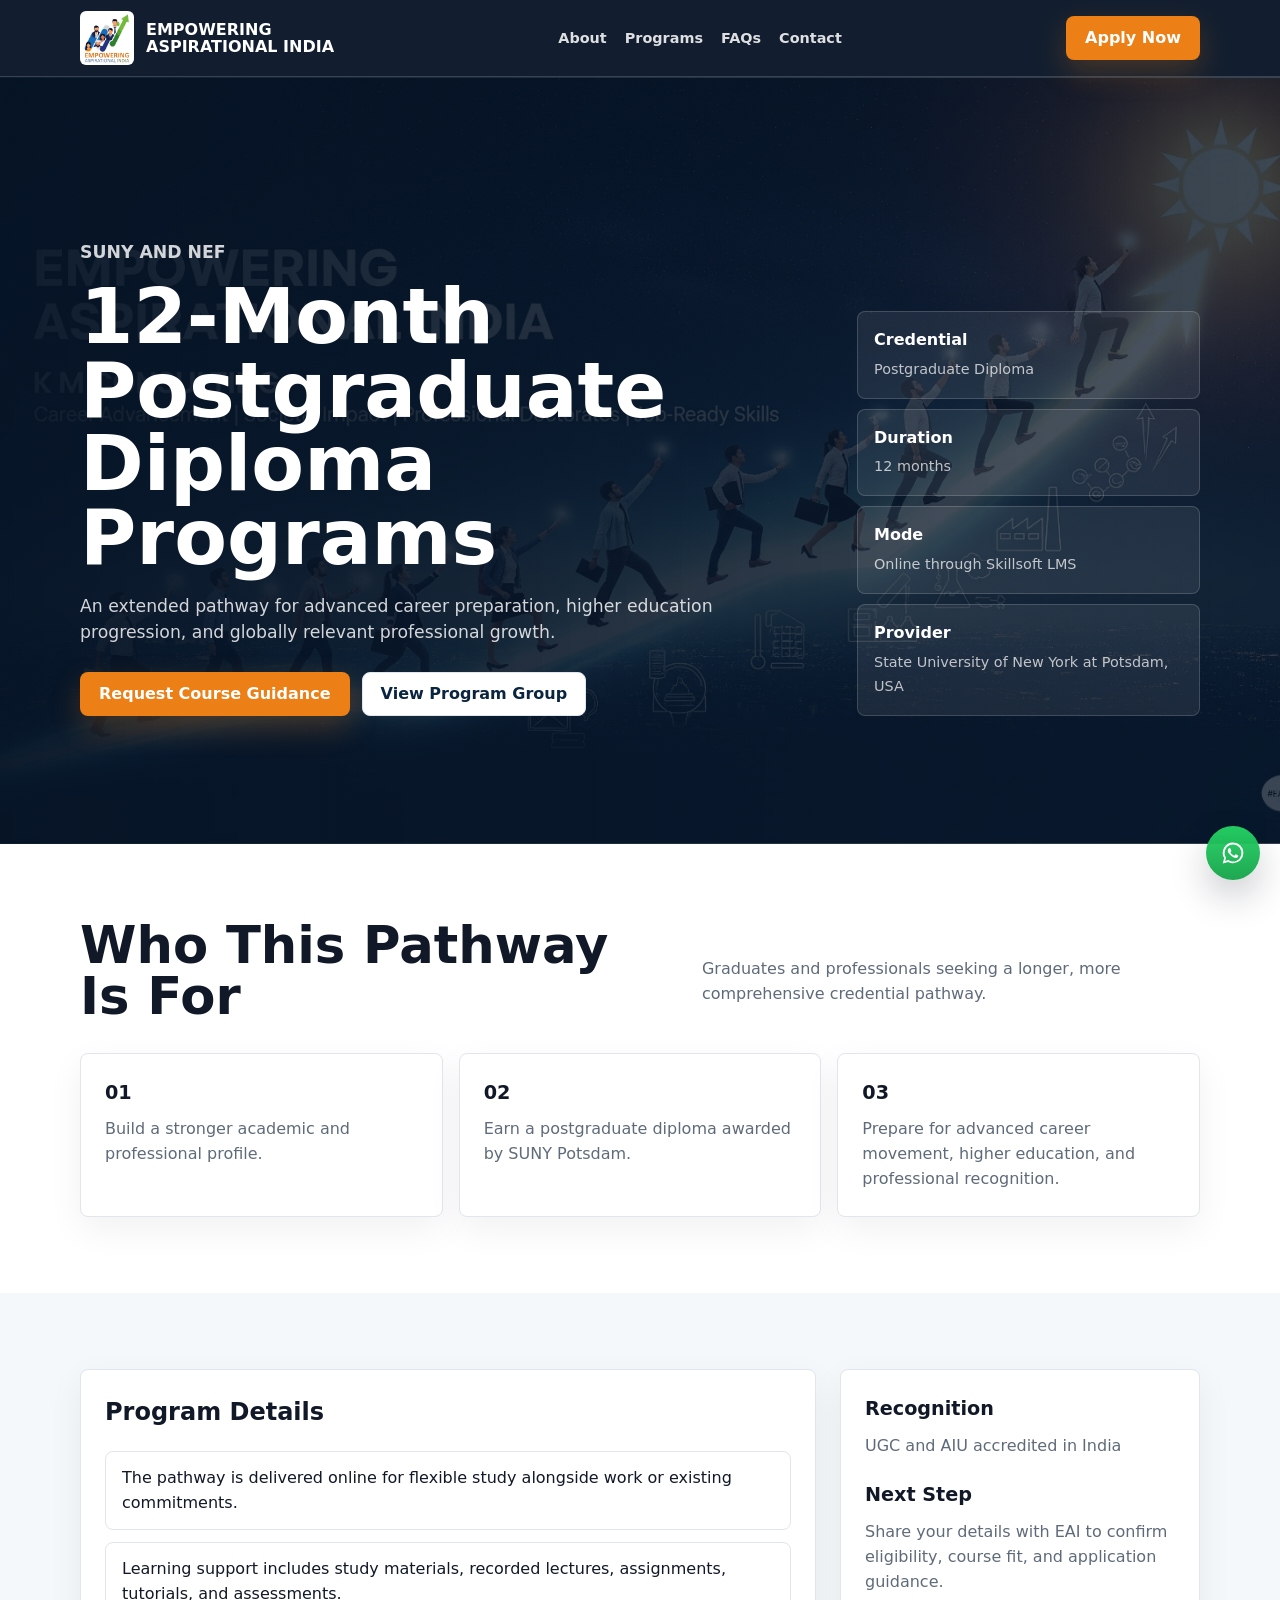
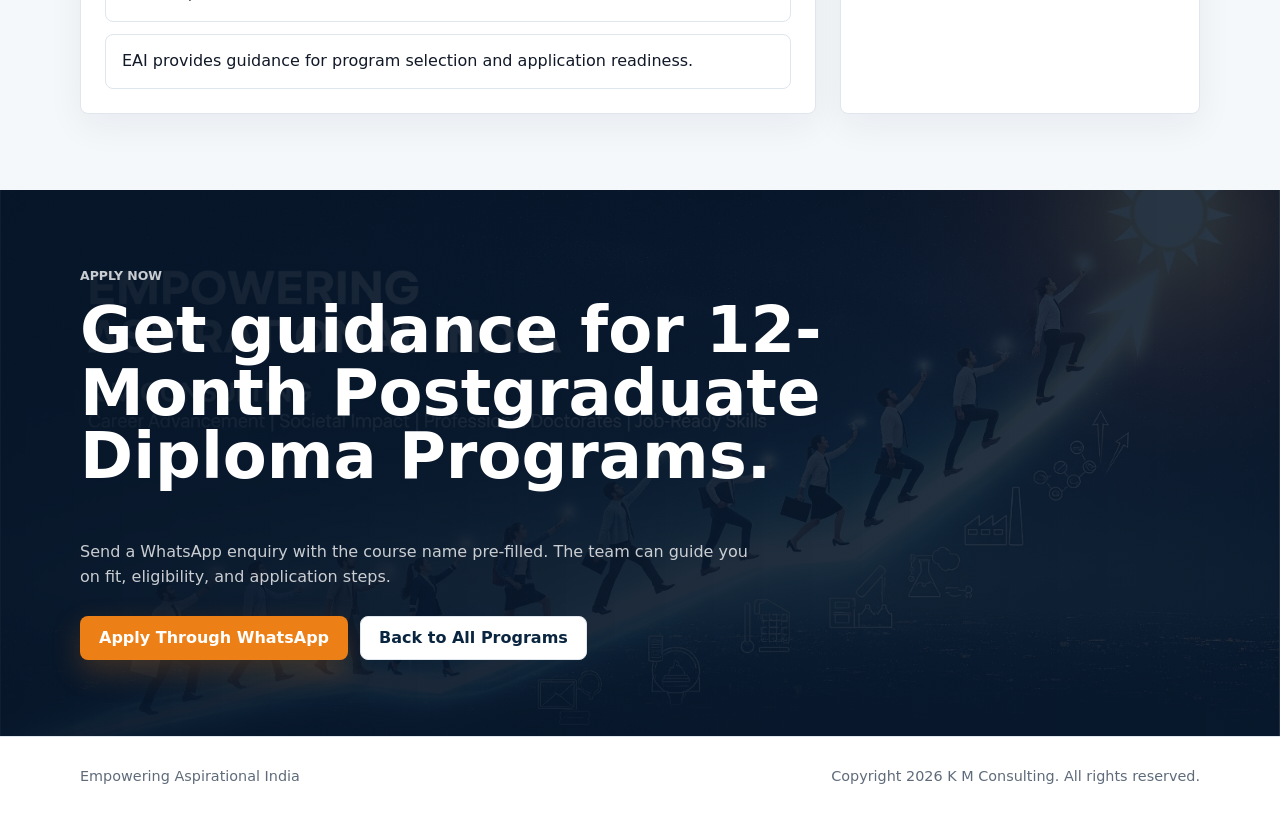
==== courses/postgraduate-diploma/index.html @ 0ed50ee7 "Initial site" ====
<!doctype html>
<html lang="en">
  <head>
    <meta charset="utf-8" />
    <meta name="viewport" content="width=device-width, initial-scale=1" />
    <title>12-Month Postgraduate Diploma Programs | Empowering Aspirational India</title>
    <meta name="description" content="Explore 12-month online Postgraduate Diploma Programs awarded by SUNY Potsdam through Empowering Aspirational India." />
    <meta name="robots" content="index, follow, max-image-preview:large, max-snippet:-1, max-video-preview:-1" />
    <link rel="canonical" href="https://www.eaiorg.in/courses/postgraduate-diploma/" />
    <link rel="icon" href="../../assets/logo.jpeg" />
    <link rel="stylesheet" href="../../assets/course-page.css" />
    <meta property="og:type" content="article" />
    <meta property="og:site_name" content="Empowering Aspirational India" />
    <meta property="og:title" content="12-Month Postgraduate Diploma Programs | Empowering Aspirational India" />
    <meta property="og:description" content="Explore 12-month online Postgraduate Diploma Programs awarded by SUNY Potsdam through Empowering Aspirational India." />
    <meta property="og:url" content="https://www.eaiorg.in/courses/postgraduate-diploma/" />
    <meta property="og:image" content="https://www.eaiorg.in/assets/hero.jpeg" />
    <meta name="twitter:card" content="summary_large_image" />
    <meta name="twitter:title" content="12-Month Postgraduate Diploma Programs | Empowering Aspirational India" />
    <meta name="twitter:description" content="Explore 12-month online Postgraduate Diploma Programs awarded by SUNY Potsdam through Empowering Aspirational India." />
    <meta name="twitter:image" content="https://www.eaiorg.in/assets/hero.jpeg" />
    <script type="application/ld+json">{
  "@context": "https://schema.org",
  "@graph": [
    {
      "@type": "Course",
      "@id": "https://www.eaiorg.in/courses/postgraduate-diploma/",
      "url": "https://www.eaiorg.in/courses/postgraduate-diploma/",
      "name": "12-Month Postgraduate Diploma Programs",
      "description": "Explore 12-month online Postgraduate Diploma Programs awarded by SUNY Potsdam through Empowering Aspirational India.",
      "courseMode": "Online through Skillsoft LMS",
      "educationalCredentialAwarded": "Postgraduate Diploma",
      "provider": {
        "@type": "Organization",
        "name": "State University of New York at Potsdam, USA",
        "url": "https://www.potsdam.edu/"
      }
    },
    {
      "@type": "WebPage",
      "@id": "https://www.eaiorg.in/courses/postgraduate-diploma/#webpage",
      "url": "https://www.eaiorg.in/courses/postgraduate-diploma/",
      "name": "12-Month Postgraduate Diploma Programs | Empowering Aspirational India",
      "description": "Explore 12-month online Postgraduate Diploma Programs awarded by SUNY Potsdam through Empowering Aspirational India.",
      "isPartOf": {
        "@type": "WebSite",
        "name": "Empowering Aspirational India",
        "url": "https://www.eaiorg.in"
      }
    }
  ]
}</script>
  </head>
  <body>
    <header class="site-header">
      <nav class="nav" aria-label="Main navigation">
        <a class="brand" href="../../">
          <img src="../../assets/logo.jpeg" width="54" height="54" alt="Empowering Aspirational India logo" />
          <span>Empowering<br />Aspirational India</span>
        </a>
        <div class="nav-links">
          <a href="../../#about">About</a>
          <a href="../../#programs">Programs</a>
          <a href="../../#faqs">FAQs</a>
          <a href="../../#contact">Contact</a>
        </div>
        <a class="button primary" href="https://wa.me/919747735355?text=Hello%20Empowering%20Aspirational%20India%2C%0A%0AI%20would%20like%20to%20know%20more%20about%2012-Month%20Postgraduate%20Diploma%20Programs.">Apply Now</a>
      </nav>
    </header>

    <main>
      <section class="hero">
        <div class="hero-inner">
          <div>
            <p class="eyebrow">SUNY and NEF</p>
            <h1>12-Month Postgraduate Diploma Programs</h1>
            <p>An extended pathway for advanced career preparation, higher education progression, and globally relevant professional growth.</p>
            <div class="hero-actions">
              <a class="button primary" href="https://wa.me/919747735355?text=Hello%20Empowering%20Aspirational%20India%2C%0A%0AI%20would%20like%20to%20know%20more%20about%2012-Month%20Postgraduate%20Diploma%20Programs.">Request Course Guidance</a>
              <a class="button secondary" href="https://www.eaiorg.in/#job-ready">View Program Group</a>
            </div>
          </div>
          <aside class="facts" aria-label="Course facts">
            <div class="fact">
              <strong>Credential</strong>
              <span>Postgraduate Diploma</span>
            </div>
            <div class="fact">
              <strong>Duration</strong>
              <span>12 months</span>
            </div>
            <div class="fact">
              <strong>Mode</strong>
              <span>Online through Skillsoft LMS</span>
            </div>
            <div class="fact">
              <strong>Provider</strong>
              <span>State University of New York at Potsdam, USA</span>
            </div>
          </aside>
        </div>
      </section>

      <section>
        <div class="container">
          <div class="section-head">
            <h2>Who This Pathway Is For</h2>
            <p>Graduates and professionals seeking a longer, more comprehensive credential pathway.</p>
          </div>
          <div class="detail-grid">
            <article class="panel">
              <h3>01</h3>
              <p>Build a stronger academic and professional profile.</p>
            </article>
            <article class="panel">
              <h3>02</h3>
              <p>Earn a postgraduate diploma awarded by SUNY Potsdam.</p>
            </article>
            <article class="panel">
              <h3>03</h3>
              <p>Prepare for advanced career movement, higher education, and professional recognition.</p>
            </article>
          </div>
        </div>
      </section>

      <section class="info-band">
        <div class="container split">
          <div class="panel">
            <h2>Program Details</h2>
            <ul class="list">
              <li>The pathway is delivered online for flexible study alongside work or existing commitments.</li>
              <li>Learning support includes study materials, recorded lectures, assignments, tutorials, and assessments.</li>
              <li>EAI provides guidance for program selection and application readiness.</li>
            </ul>
          </div>
          <aside class="panel">
            <h3>Recognition</h3>
            <p>UGC and AIU accredited in India</p>
            <h3 style="margin-top: 22px;">Next Step</h3>
            <p>Share your details with EAI to confirm eligibility, course fit, and application guidance.</p>
          </aside>
        </div>
      </section>

      <section class="cta">
        <div class="container">
          <p class="eyebrow">Apply Now</p>
          <h2>Get guidance for 12-Month Postgraduate Diploma Programs.</h2>
          <p>Send a WhatsApp enquiry with the course name pre-filled. The team can guide you on fit, eligibility, and application steps.</p>
          <div class="hero-actions">
            <a class="button primary" href="https://wa.me/919747735355?text=Hello%20Empowering%20Aspirational%20India%2C%0A%0AI%20would%20like%20to%20know%20more%20about%2012-Month%20Postgraduate%20Diploma%20Programs.">Apply Through WhatsApp</a>
            <a class="button secondary" href="../../#programs">Back to All Programs</a>
          </div>
        </div>
      </section>
    </main>

    <a class="whatsapp-widget" href="https://wa.me/919747735355?text=Hello%20Empowering%20Aspirational%20India%2C%0A%0AI%20would%20like%20to%20know%20more%20about%2012-Month%20Postgraduate%20Diploma%20Programs." aria-label="Chat on WhatsApp">
      <svg viewBox="0 0 32 32" aria-hidden="true">
        <path d="M16.04 3.2A12.63 12.63 0 0 0 5.18 22.3L3.4 28.8l6.66-1.75a12.58 12.58 0 0 0 5.98 1.52h.01A12.69 12.69 0 0 0 28.8 15.94 12.69 12.69 0 0 0 16.04 3.2Zm0 23.22h-.01a10.48 10.48 0 0 1-5.34-1.46l-.38-.23-3.95 1.04 1.05-3.85-.25-.4a10.45 10.45 0 1 1 8.88 4.9Zm5.74-7.82c-.31-.16-1.86-.92-2.15-1.02-.29-.11-.5-.16-.71.16-.21.31-.81 1.02-.99 1.23-.18.21-.37.24-.68.08-.31-.16-1.33-.49-2.53-1.56-.94-.84-1.57-1.87-1.75-2.18-.18-.31-.02-.48.14-.64.14-.14.31-.37.47-.55.16-.18.21-.31.31-.52.1-.21.05-.39-.03-.55-.08-.16-.71-1.71-.97-2.34-.26-.62-.52-.53-.71-.54h-.61c-.21 0-.55.08-.84.39-.29.31-1.1 1.08-1.1 2.63 0 1.55 1.13 3.05 1.29 3.26.16.21 2.23 3.4 5.4 4.77.75.32 1.34.52 1.8.66.76.24 1.45.21 1.99.13.61-.09 1.86-.76 2.12-1.5.26-.73.26-1.36.18-1.5-.08-.13-.29-.21-.6-.37Z" />
      </svg>
    </a>

    <footer class="footer">
      <div class="footer-inner">
        <span>Empowering Aspirational India</span>
        <span>Copyright 2026 K M Consulting. All rights reserved.</span>
      </div>
    </footer>
  </body>
</html>
---- assets/course-page.css ----
:root {
  --ink: #111827;
  --muted: #5f6b7a;
  --line: #dfe6ee;
  --paper: #ffffff;
  --mist: #f5f8fb;
  --navy: #0a2540;
  --blue: #1268b3;
  --green: #143622;
  --orange: #ec7f16;
  --radius: 8px;
  --shadow: 0 18px 60px rgba(17, 24, 39, 0.12);
}

* {
  box-sizing: border-box;
}

html {
  scroll-behavior: smooth;
}

body {
  margin: 0;
  color: var(--ink);
  background: var(--paper);
  font-family:
    Inter, ui-sans-serif, system-ui, -apple-system, BlinkMacSystemFont,
    "Segoe UI", sans-serif;
  line-height: 1.55;
}

a {
  color: inherit;
  text-decoration: none;
}

img {
  display: block;
  max-width: 100%;
}

.site-header {
  position: sticky;
  top: 0;
  z-index: 30;
  border-bottom: 1px solid rgba(255, 255, 255, 0.16);
  background: rgba(4, 16, 34, 0.94);
  backdrop-filter: blur(18px);
}

.nav {
  width: min(1120px, calc(100% - 32px));
  min-height: 76px;
  margin: 0 auto;
  display: flex;
  align-items: center;
  justify-content: space-between;
  gap: 20px;
}

.brand {
  display: flex;
  align-items: center;
  gap: 12px;
  color: #fff;
  font-weight: 850;
  text-transform: uppercase;
  line-height: 1.08;
}

.brand img {
  width: 54px;
  height: 54px;
  border-radius: 6px;
  object-fit: cover;
  background: #fff;
}

.nav-links {
  display: flex;
  align-items: center;
  gap: 18px;
  color: rgba(255, 255, 255, 0.86);
  font-size: 0.9rem;
  font-weight: 750;
}

.nav-links a:hover {
  color: #fff;
}

.button {
  display: inline-flex;
  align-items: center;
  justify-content: center;
  min-height: 44px;
  padding: 0 18px;
  border: 1px solid transparent;
  border-radius: 8px;
  font-weight: 850;
  transition:
    transform 220ms ease,
    box-shadow 220ms ease,
    background 220ms ease;
}

.button:hover {
  transform: translateY(-2px);
}

.button.primary {
  color: #fff;
  background: var(--orange);
  box-shadow: 0 12px 30px rgba(236, 127, 22, 0.24);
}

.button.secondary {
  color: var(--navy);
  border-color: var(--line);
  background: #fff;
}

.hero {
  color: #fff;
  background:
    linear-gradient(90deg, rgba(6, 20, 38, 0.96), rgba(6, 20, 38, 0.78)),
    url("hero.jpeg") center / cover no-repeat;
}

.hero-inner {
  width: min(1120px, calc(100% - 32px));
  min-height: 540px;
  margin: 0 auto;
  display: grid;
  grid-template-columns: minmax(0, 0.9fr) minmax(280px, 0.42fr);
  gap: 42px;
  align-items: end;
  padding: 86px 0 52px;
}

.eyebrow {
  margin: 0 0 14px;
  color: var(--orange);
  font-size: 0.78rem;
  font-weight: 900;
  text-transform: uppercase;
}

h1,
h2,
h3,
p {
  margin-top: 0;
}

h1 {
  margin-bottom: 18px;
  font-size: clamp(2.7rem, 6vw, 5.6rem);
  line-height: 0.96;
  letter-spacing: 0;
}

.hero p {
  color: rgba(255, 255, 255, 0.82);
  font-size: 1.08rem;
}

.hero-actions {
  display: flex;
  flex-wrap: wrap;
  gap: 12px;
  margin-top: 26px;
}

.facts {
  display: grid;
  gap: 10px;
}

.fact {
  padding: 16px;
  border: 1px solid rgba(255, 255, 255, 0.16);
  border-radius: var(--radius);
  background: rgba(255, 255, 255, 0.08);
}

.fact strong {
  display: block;
  margin-bottom: 4px;
  color: #fff;
}

.fact span {
  color: rgba(255, 255, 255, 0.72);
  font-size: 0.9rem;
}

section {
  padding: 76px 0;
}

.container {
  width: min(1120px, calc(100% - 32px));
  margin: 0 auto;
}

.section-head {
  display: grid;
  grid-template-columns: minmax(0, 0.8fr) minmax(280px, 0.68fr);
  gap: 36px;
  align-items: end;
  margin-bottom: 30px;
}

.section-head h2 {
  margin-bottom: 0;
  font-size: clamp(2rem, 4vw, 3.8rem);
  line-height: 1;
}

.section-head p,
.lead {
  color: var(--muted);
}

.detail-grid {
  display: grid;
  grid-template-columns: repeat(3, minmax(0, 1fr));
  gap: 16px;
}

.panel {
  padding: 24px;
  border: 1px solid var(--line);
  border-radius: var(--radius);
  background: #fff;
  box-shadow: 0 12px 36px rgba(17, 24, 39, 0.06);
}

.panel h3 {
  margin-bottom: 10px;
  font-size: 1.2rem;
}

.panel p {
  color: var(--muted);
  margin-bottom: 0;
}

.info-band {
  background: var(--mist);
}

.split {
  display: grid;
  grid-template-columns: minmax(0, 1fr) 360px;
  gap: 24px;
}

.list {
  display: grid;
  gap: 12px;
  padding: 0;
  margin: 0;
  list-style: none;
}

.list li {
  padding: 14px 16px;
  border: 1px solid var(--line);
  border-radius: var(--radius);
  background: #fff;
}

.cta {
  color: #fff;
  background:
    linear-gradient(90deg, rgba(7, 22, 41, 0.96), rgba(7, 22, 41, 0.86)),
    url("hero.jpeg") center / cover no-repeat;
}

.cta h2 {
  max-width: 760px;
  font-size: clamp(2.2rem, 5vw, 4.8rem);
  line-height: 0.98;
}

.cta p {
  max-width: 680px;
  color: rgba(255, 255, 255, 0.78);
}

.footer {
  padding: 28px 0;
  border-top: 1px solid var(--line);
}

.footer-inner {
  width: min(1120px, calc(100% - 32px));
  margin: 0 auto;
  display: flex;
  align-items: center;
  justify-content: space-between;
  gap: 18px;
  color: var(--muted);
  font-size: 0.9rem;
}

.whatsapp-widget {
  position: fixed;
  right: 20px;
  bottom: 20px;
  z-index: 40;
  display: grid;
  place-items: center;
  width: 54px;
  height: 54px;
  border-radius: 999px;
  color: #fff;
  background: linear-gradient(180deg, rgba(37, 211, 102, 0.96), rgba(22, 163, 74, 0.96));
  box-shadow: 0 16px 36px rgba(16, 24, 40, 0.22);
}

.whatsapp-widget svg {
  width: 26px;
  height: 26px;
  fill: currentColor;
}

@media (max-width: 900px) {
  .nav-links {
    display: none;
  }

  .hero-inner,
  .section-head,
  .split {
    grid-template-columns: 1fr;
  }

  .detail-grid {
    grid-template-columns: repeat(2, minmax(0, 1fr));
  }
}

@media (max-width: 640px) {
  .brand span {
    font-size: 0.78rem;
  }

  .hero-inner {
    min-height: auto;
    padding: 62px 0 38px;
  }

  h1 {
    font-size: 2.55rem;
  }

  section {
    padding: 54px 0;
  }

  .detail-grid {
    grid-template-columns: 1fr;
  }

  .footer-inner {
    align-items: flex-start;
    flex-direction: column;
  }
}
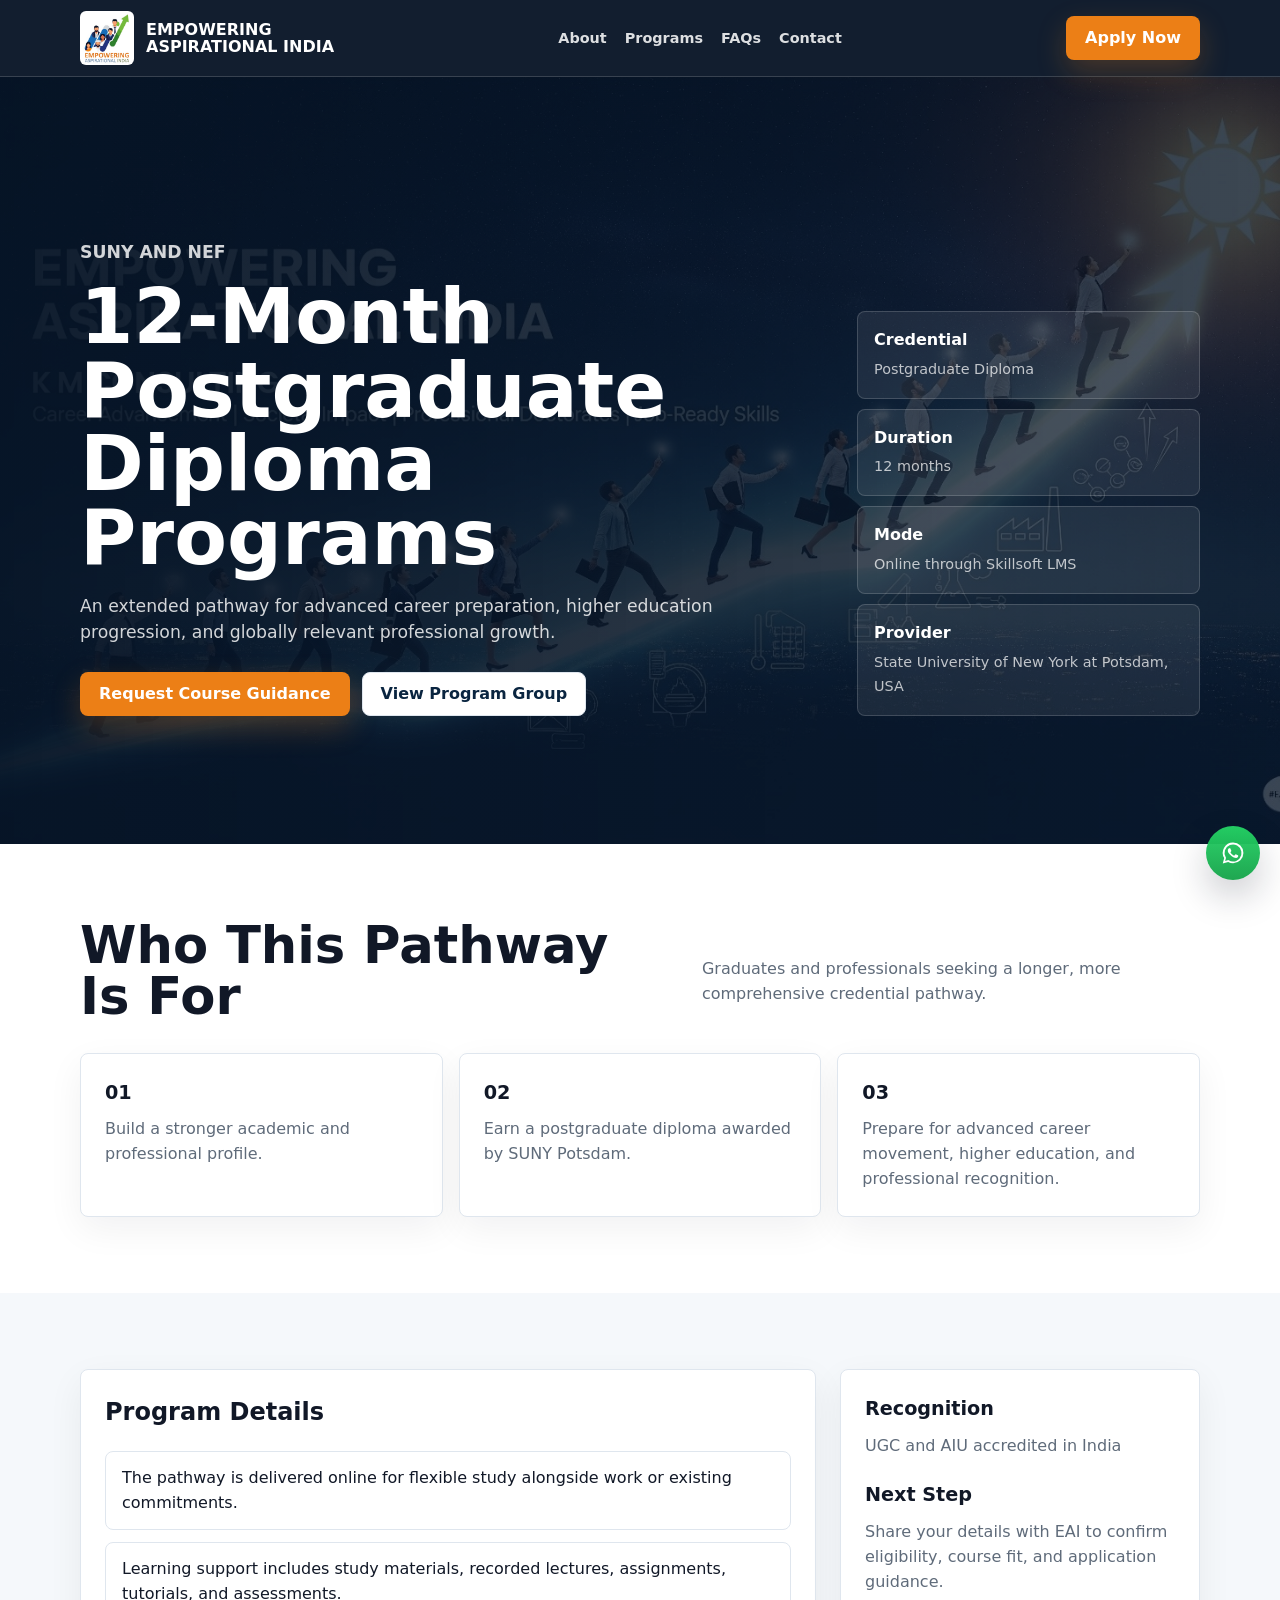
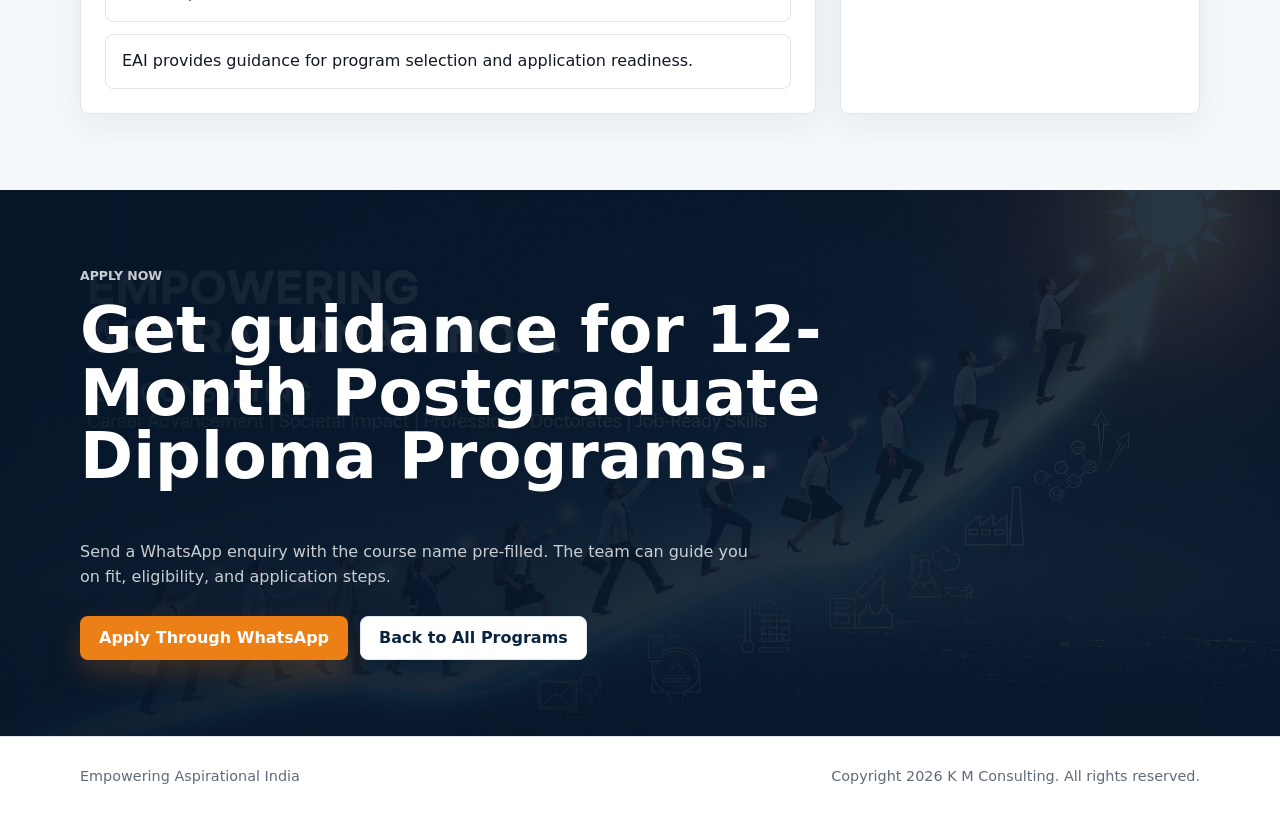
==== commit 3937b385: "Improve SEO metadata" ====
--- a/courses/postgraduate-diploma/index.html
+++ b/courses/postgraduate-diploma/index.html
@@ -6,34 +6,73 @@
     <title>12-Month Postgraduate Diploma Programs | Empowering Aspirational India</title>
     <meta name="description" content="Explore 12-month online Postgraduate Diploma Programs awarded by SUNY Potsdam through Empowering Aspirational India." />
     <meta name="robots" content="index, follow, max-image-preview:large, max-snippet:-1, max-video-preview:-1" />
+    <meta name="googlebot" content="index, follow, max-image-preview:large, max-snippet:-1, max-video-preview:-1" />
+    <meta name="author" content="K M Consulting" />
+    <meta name="publisher" content="Empowering Aspirational India" />
+    <meta name="keywords" content="12-Month Postgraduate Diploma Programs, Postgraduate Diploma, Postgraduate Diploma India, Empowering Aspirational India, EAI, online programs India, State University of New York at Potsdam, USA" />
+    <meta name="theme-color" content="#0a2540" />
+    <meta name="application-name" content="Empowering Aspirational India" />
     <link rel="canonical" href="https://www.eaiorg.in/courses/postgraduate-diploma/" />
+    <link rel="alternate" hreflang="en-IN" href="https://www.eaiorg.in/courses/postgraduate-diploma/" />
+    <link rel="alternate" hreflang="x-default" href="https://www.eaiorg.in/courses/postgraduate-diploma/" />
     <link rel="icon" href="../../assets/logo.jpeg" />
     <link rel="stylesheet" href="../../assets/course-page.css" />
     <meta property="og:type" content="article" />
     <meta property="og:site_name" content="Empowering Aspirational India" />
+    <meta property="og:locale" content="en_IN" />
     <meta property="og:title" content="12-Month Postgraduate Diploma Programs | Empowering Aspirational India" />
     <meta property="og:description" content="Explore 12-month online Postgraduate Diploma Programs awarded by SUNY Potsdam through Empowering Aspirational India." />
     <meta property="og:url" content="https://www.eaiorg.in/courses/postgraduate-diploma/" />
     <meta property="og:image" content="https://www.eaiorg.in/assets/hero.jpeg" />
+    <meta property="og:image:secure_url" content="https://www.eaiorg.in/assets/hero.jpeg" />
+    <meta property="og:image:type" content="image/jpeg" />
+    <meta property="og:image:alt" content="12-Month Postgraduate Diploma Programs at Empowering Aspirational India" />
     <meta name="twitter:card" content="summary_large_image" />
     <meta name="twitter:title" content="12-Month Postgraduate Diploma Programs | Empowering Aspirational India" />
     <meta name="twitter:description" content="Explore 12-month online Postgraduate Diploma Programs awarded by SUNY Potsdam through Empowering Aspirational India." />
     <meta name="twitter:image" content="https://www.eaiorg.in/assets/hero.jpeg" />
+    <meta name="twitter:image:alt" content="12-Month Postgraduate Diploma Programs at Empowering Aspirational India" />
     <script type="application/ld+json">{
   "@context": "https://schema.org",
   "@graph": [
+    {
+      "@type": "EducationalOrganization",
+      "@id": "https://www.eaiorg.in/#organization",
+      "name": "Empowering Aspirational India",
+      "alternateName": "EAI",
+      "url": "https://www.eaiorg.in/",
+      "logo": "https://www.eaiorg.in/assets/logo.jpeg",
+      "image": "https://www.eaiorg.in/assets/hero.jpeg",
+      "email": "reachus@eaiorg.in",
+      "telephone": "+91 97477 35355",
+      "areaServed": {
+        "@type": "Country",
+        "name": "India"
+      },
+      "sameAs": [
+        "https://www.facebook.com/EAIORGIN/",
+        "https://www.instagram.com/eaiorgin/"
+      ]
+    },
     {
       "@type": "Course",
       "@id": "https://www.eaiorg.in/courses/postgraduate-diploma/",
       "url": "https://www.eaiorg.in/courses/postgraduate-diploma/",
       "name": "12-Month Postgraduate Diploma Programs",
       "description": "Explore 12-month online Postgraduate Diploma Programs awarded by SUNY Potsdam through Empowering Aspirational India.",
+      "inLanguage": "en-IN",
       "courseMode": "Online through Skillsoft LMS",
       "educationalCredentialAwarded": "Postgraduate Diploma",
       "provider": {
         "@type": "Organization",
         "name": "State University of New York at Potsdam, USA",
         "url": "https://www.potsdam.edu/"
+      },
+      "offers": {
+        "@type": "Offer",
+        "availability": "https://schema.org/InStock",
+        "category": "Education",
+        "url": "https://www.eaiorg.in/courses/postgraduate-diploma/"
       }
     },
     {
@@ -42,11 +81,47 @@
       "url": "https://www.eaiorg.in/courses/postgraduate-diploma/",
       "name": "12-Month Postgraduate Diploma Programs | Empowering Aspirational India",
       "description": "Explore 12-month online Postgraduate Diploma Programs awarded by SUNY Potsdam through Empowering Aspirational India.",
+      "inLanguage": "en-IN",
       "isPartOf": {
         "@type": "WebSite",
+        "@id": "https://www.eaiorg.in/#website",
         "name": "Empowering Aspirational India",
-        "url": "https://www.eaiorg.in"
+        "url": "https://www.eaiorg.in/"
+      },
+      "about": {
+        "@id": "https://www.eaiorg.in/courses/postgraduate-diploma/"
+      },
+      "publisher": {
+        "@id": "https://www.eaiorg.in/#organization"
+      },
+      "primaryImageOfPage": {
+        "@type": "ImageObject",
+        "url": "https://www.eaiorg.in/assets/hero.jpeg"
       }
+    },
+    {
+      "@type": "BreadcrumbList",
+      "@id": "https://www.eaiorg.in/courses/postgraduate-diploma/#breadcrumb",
+      "itemListElement": [
+        {
+          "@type": "ListItem",
+          "position": 1,
+          "name": "Home",
+          "item": "https://www.eaiorg.in/"
+        },
+        {
+          "@type": "ListItem",
+          "position": 2,
+          "name": "Courses",
+          "item": "https://www.eaiorg.in/#job-ready"
+        },
+        {
+          "@type": "ListItem",
+          "position": 3,
+          "name": "12-Month Postgraduate Diploma Programs",
+          "item": "https://www.eaiorg.in/courses/postgraduate-diploma/"
+        }
+      ]
     }
   ]
 }</script>
